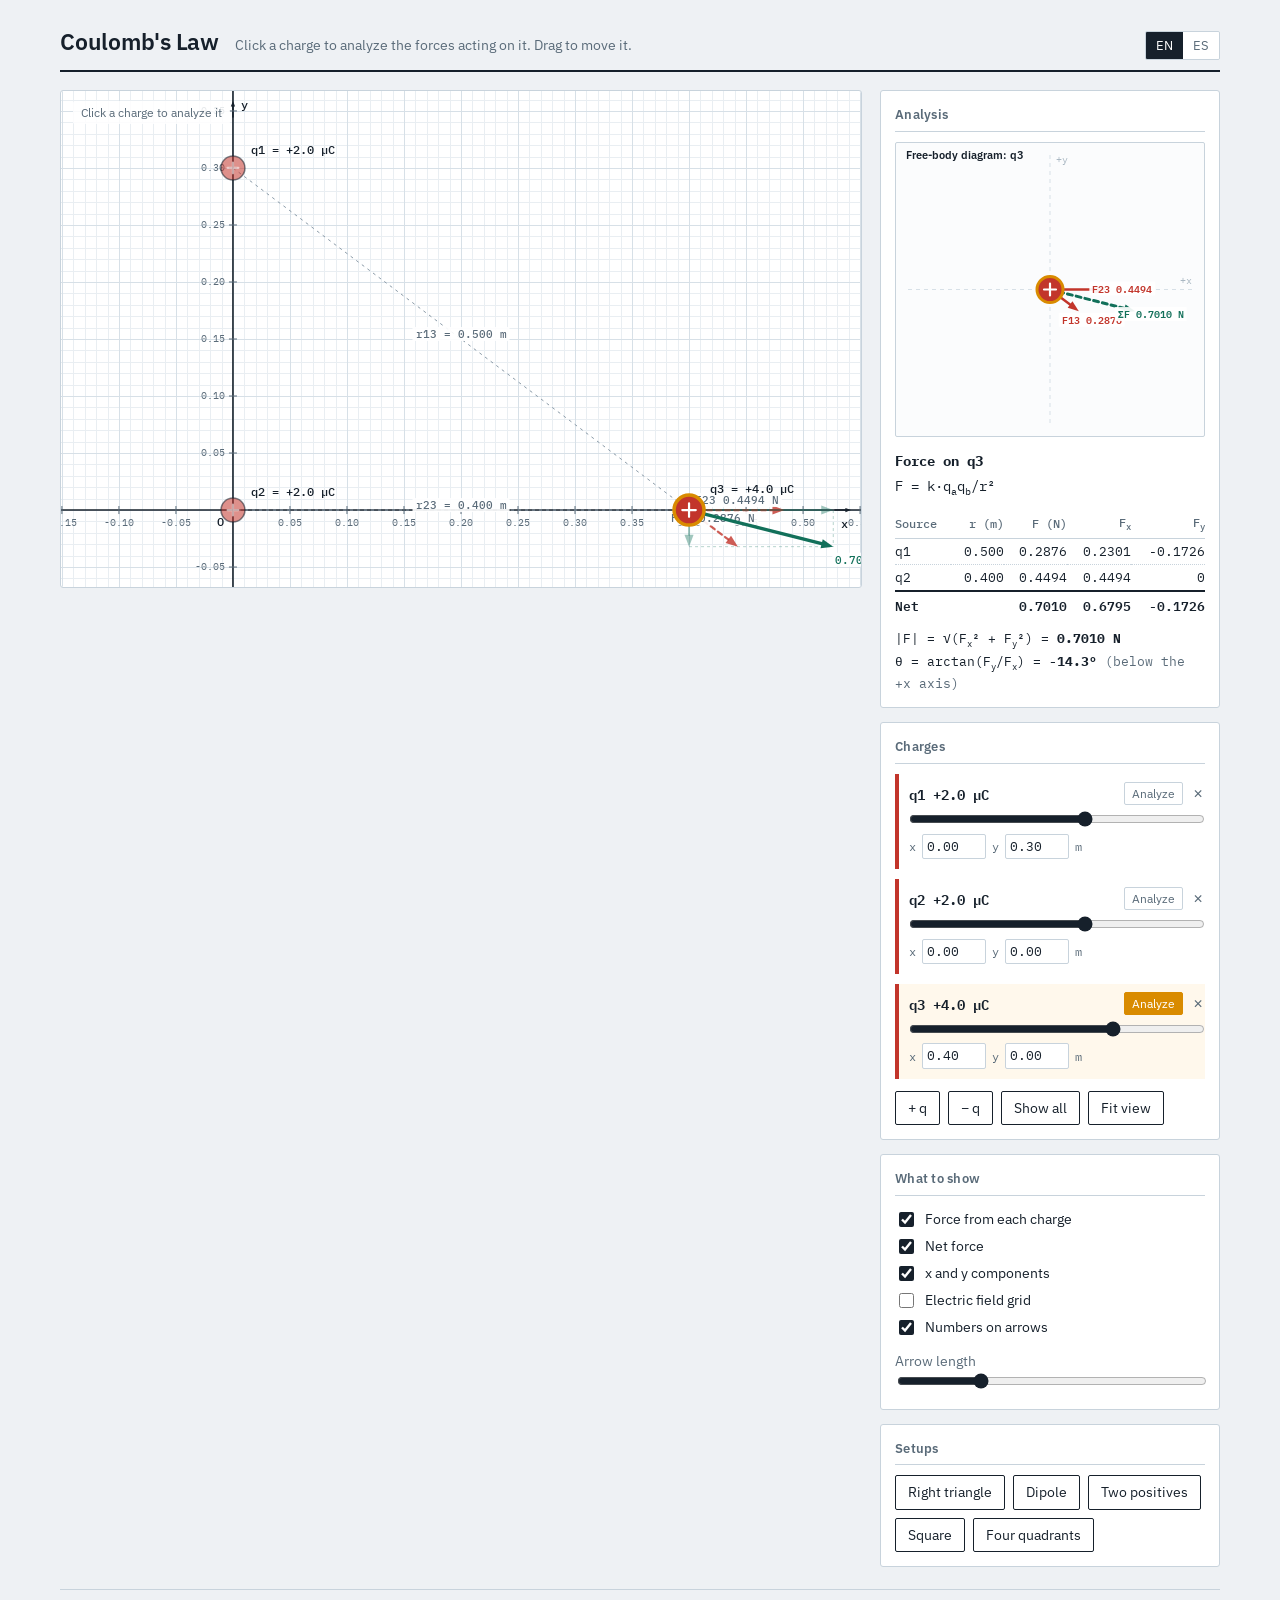
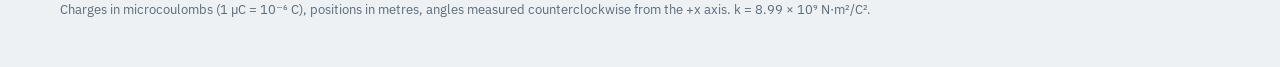
==== coulomb-law/index.html @ a8b83024 "Add files via upload First Version" ====
<!DOCTYPE html>
<html lang="en">
<head>
<meta charset="utf-8">
<meta name="viewport" content="width=device-width, initial-scale=1">
<title>Coulomb's Law — Force Vector Explorer</title>
<link rel="preconnect" href="https://fonts.googleapis.com">
<link rel="preconnect" href="https://fonts.gstatic.com" crossorigin>
<link href="https://fonts.googleapis.com/css2?family=IBM+Plex+Mono:wght@400;500;600&family=IBM+Plex+Sans:wght@400;500;600&display=swap" rel="stylesheet">
<style>
  :root{
    --paper:#EEF1F4; --panel:#FFFFFF; --ink:#16202B; --ink-soft:#5A6B79;
    --rule:#C8D3DC; --pos:#C2352B; --neg:#1E5FA8; --net:#12705A; --focus:#D98B00;
  }
  *{box-sizing:border-box}
  html,body{margin:0;padding:0}
  body{background:var(--paper);color:var(--ink);
    font-family:"IBM Plex Sans",-apple-system,BlinkMacSystemFont,"Segoe UI",sans-serif;
    font-size:15px;line-height:1.5}
  .frame{max-width:1200px;margin:0 auto;padding:24px 20px 48px}
  header{display:flex;align-items:baseline;gap:16px;flex-wrap:wrap;
    border-bottom:2px solid var(--ink);padding-bottom:10px;margin-bottom:18px}
  h1{font-size:1.45rem;font-weight:600;margin:0;letter-spacing:-0.01em}
  header p{margin:0;color:var(--ink-soft);font-size:0.9rem;flex:1 1 220px}
  .lang{display:flex;border:1px solid var(--rule);border-radius:2px;overflow:hidden}
  .lang button{font:inherit;font-size:0.8rem;padding:4px 10px;border:0;background:var(--panel);
    color:var(--ink-soft);cursor:pointer}
  .lang button[aria-pressed="true"]{background:var(--ink);color:#fff}

  .layout{display:grid;grid-template-columns:minmax(0,1fr) 340px;gap:18px;align-items:start}
  @media (max-width:900px){.layout{grid-template-columns:minmax(0,1fr)}}

  .stage{position:relative;background:var(--panel);border:1px solid var(--rule);border-radius:3px}
  canvas{display:block;width:100%;height:auto;touch-action:none;cursor:grab;border-radius:3px}
  canvas.dragging{cursor:grabbing}
  .hint{position:absolute;left:12px;top:10px;font-size:0.78rem;color:var(--ink-soft);
    background:rgba(255,255,255,.85);padding:2px 8px;border-radius:2px;pointer-events:none}

  .rail{display:flex;flex-direction:column;gap:14px}
  .card{background:var(--panel);border:1px solid var(--rule);border-radius:3px;padding:14px}
  .card h2{font-size:0.82rem;font-weight:600;margin:0 0 10px;color:var(--ink-soft);
    letter-spacing:0.02em;border-bottom:1px solid var(--rule);padding-bottom:6px}

  .charge{border-left:4px solid var(--pos);padding:8px 0 10px 10px;margin-bottom:10px}
  .charge.neg{border-left-color:var(--neg)}
  .charge.sel{background:#FFF8EC}
  .charge:last-child{margin-bottom:0}
  .charge-top{display:flex;align-items:center;gap:8px}
  .charge-name{font-family:"IBM Plex Mono",monospace;font-size:0.9rem;font-weight:600;flex:1}
  .charge input[type=range]{width:100%;margin:6px 0 4px;accent-color:var(--ink)}
  .coords{display:flex;gap:6px;align-items:center;font-family:"IBM Plex Mono",monospace;
    font-size:0.78rem;color:var(--ink-soft)}
  .coords input[type=number]{width:64px;font:inherit;font-size:0.8rem;padding:2px 4px;
    border:1px solid var(--rule);border-radius:2px;background:#fff;color:var(--ink)}
  .drop{border:0;background:none;color:var(--ink-soft);cursor:pointer;font:inherit;
    font-size:1.05rem;line-height:1;padding:0 2px}
  .drop:hover{color:var(--pos)}
  .pick{border:1px solid var(--rule);background:#fff;font:inherit;font-size:0.72rem;
    padding:2px 7px;border-radius:2px;cursor:pointer;color:var(--ink-soft)}
  .pick[aria-pressed="true"]{background:var(--focus);border-color:var(--focus);color:#fff}

  .row{display:flex;gap:8px;flex-wrap:wrap}
  button.act{font:inherit;font-size:0.85rem;padding:6px 12px;border:1px solid var(--ink);
    background:var(--panel);color:var(--ink);border-radius:2px;cursor:pointer}
  button.act:hover{background:var(--ink);color:#fff}
  button.act:disabled{opacity:.35;cursor:not-allowed}
  label.check{display:flex;align-items:center;gap:8px;font-size:0.87rem;padding:3px 0;cursor:pointer}
  label.check input{accent-color:var(--ink);width:15px;height:15px}
  .scale-row{margin-top:10px;font-size:0.85rem;color:var(--ink-soft)}
  .scale-row input{width:100%;accent-color:var(--ink)}

  .fbd-wrap{border:1px solid var(--rule);border-radius:2px;background:#FBFCFD;margin-bottom:12px}
  .fbd-wrap.hidden{display:none}
  canvas#fbd{display:block;width:100%;height:auto}
  .readout{font-family:"IBM Plex Mono",monospace;font-size:0.8rem}
  .readout .eq{font-size:0.88rem;margin-bottom:10px;line-height:1.8}
  .readout table{width:100%;border-collapse:collapse}
  .readout th{font-weight:500;color:var(--ink-soft);text-align:right;padding:3px 0;
    border-bottom:1px solid var(--rule);font-size:0.75rem}
  .readout th:first-child{text-align:left}
  .readout td{padding:3px 0;border-bottom:1px dotted var(--rule);text-align:right}
  .readout td:first-child{text-align:left}
  .readout tr.total td{border-top:2px solid var(--ink);border-bottom:0;font-weight:600;padding-top:5px}
  .readout .muted{color:var(--ink-soft)}
  sub{font-size:.72em}
  :focus-visible{outline:2px solid var(--focus);outline-offset:2px}
  .tablewrap{overflow-x:auto;-webkit-overflow-scrolling:touch}
  @media (max-width:600px){
    .frame{padding:14px 12px 36px}
    header{gap:10px;margin-bottom:12px}
    h1{font-size:1.2rem}
    header p{font-size:0.84rem;flex-basis:100%;order:3}
    .layout{gap:12px}
    .card{padding:12px}
    button.act{padding:9px 14px;font-size:0.88rem}
    .pick{padding:6px 10px;font-size:0.76rem}
    .drop{font-size:1.3rem;padding:0 6px}
    label.check{padding:7px 0;font-size:0.9rem}
    label.check input{width:18px;height:18px}
    .charge input[type=range]{height:26px}
    .coords input[type=number]{width:72px;padding:5px 6px;font-size:0.85rem}
    .readout{font-size:0.75rem}
    .readout .eq{font-size:0.84rem}
    .hint{font-size:0.72rem}
  }
  footer{margin-top:22px;font-size:0.8rem;color:var(--ink-soft);border-top:1px solid var(--rule);padding-top:10px}
</style>
</head>
<body>
<div class="frame">
  <header>
    <h1 id="t-title">Coulomb's Law</h1>
    <p id="t-sub">Click a charge to analyze the forces acting on it. Drag to move it.</p>
    <div class="lang">
      <button id="lang-en" aria-pressed="true">EN</button>
      <button id="lang-es" aria-pressed="false">ES</button>
    </div>
  </header>

  <div class="layout">
    <div class="stage">
      <canvas id="sim"></canvas>
      <div class="hint" id="t-hint">Click a charge to analyze it</div>
    </div>

    <div class="rail">
      <div class="card">
        <h2 id="t-analysis">Analysis</h2>
        <div class="fbd-wrap hidden" id="fbd-wrap"><canvas id="fbd"></canvas></div>
        <div class="readout" id="readout"></div>
      </div>

      <div class="card">
        <h2 id="t-charges">Charges</h2>
        <div id="charge-list"></div>
        <div class="row" style="margin-top:12px">
          <button class="act" id="add-pos">+ q</button>
          <button class="act" id="add-neg">− q</button>
          <button class="act" id="show-all" data-i18n="showall">Show all</button>
          <button class="act" id="fit" data-i18n="fit">Fit view</button>
        </div>
      </div>

      <div class="card">
        <h2 id="t-display">What to show</h2>
        <label class="check"><input type="checkbox" id="c-pair" checked><span data-i18n="c-pair">Force from each charge</span></label>
        <label class="check"><input type="checkbox" id="c-net" checked><span data-i18n="c-net">Net force</span></label>
        <label class="check"><input type="checkbox" id="c-comp" checked><span data-i18n="c-comp">x and y components</span></label>
        <label class="check"><input type="checkbox" id="c-field"><span data-i18n="c-field">Electric field grid</span></label>
        <label class="check"><input type="checkbox" id="c-label" checked><span data-i18n="c-label">Numbers on arrows</span></label>
        <div class="scale-row">
          <span data-i18n="scale">Arrow length</span>
          <input type="range" id="vscale" min="0.3" max="3" step="0.05" value="1">
        </div>
      </div>

      <div class="card">
        <h2 id="t-setups">Setups</h2>
        <div class="row">
          <button class="act" data-preset="textbook" data-i18n="p-book">Right triangle</button>
          <button class="act" data-preset="dipole" data-i18n="p-dipole">Dipole</button>
          <button class="act" data-preset="like" data-i18n="p-like">Two positives</button>
          <button class="act" data-preset="square" data-i18n="p-square">Square</button>
          <button class="act" data-preset="quadrants" data-i18n="p-quad">Four quadrants</button>
        </div>
      </div>
    </div>
  </div>

  <footer id="t-foot">Charges in microcoulombs (1 µC = 10⁻⁶ C), positions in metres, angles measured counterclockwise from the +x axis. k = 8.99 × 10⁹ N·m²/C².</footer>
</div>

<script>
(function(){
"use strict";

const K = 8.9875517923e9;
let ASPECT = 0.62;            // taller frame on narrow screens
const isSmall = () => (canvas.parentElement.clientWidth || 800) < 560;
let S = 1;                            // pixels per metre
const view = {cx:0.35, cy:0.15, span:1.0};   // centre and width of the visible region, in metres

const canvas = document.getElementById("sim");
const ctx = canvas.getContext("2d");
const fbd = document.getElementById("fbd");
const fctx = fbd.getContext("2d");
const fbdWrap = document.getElementById("fbd-wrap");

let charges = [];
let focusIdx = -1;           // -1 = show everything
let dragIndex = -1, dragDX = 0, dragDY = 0, dragMoved = false;

const opts = {pair:true, net:true, comp:true, field:false, label:true, vscale:1};

const PRESETS = {
  textbook:[{q: 2.0, x:0.00, y:0.30},{q: 2.0, x:0.00, y:0.00},{q: 4.0, x:0.40, y:0.00}],
  dipole:  [{q: 4.0, x:0.10, y:0.22},{q:-4.0, x:0.60, y:0.22}],
  like:    [{q: 3.0, x:0.10, y:0.22},{q: 3.0, x:0.60, y:0.22}],
  square:  [{q: 3.0, x:0.10, y:0.06},{q:-3.0, x:0.50, y:0.06},
            {q: 3.0, x:0.50, y:0.46},{q:-3.0, x:0.10, y:0.46}],
  quadrants:[{q: 3.0, x:-0.30, y: 0.20},{q:-4.0, x: 0.35, y: 0.25},
             {q: 2.0, x:-0.25, y:-0.22},{q:-2.0, x: 0.30, y:-0.18}]
};
function loadPreset(name){
  charges = PRESETS[name].map(c => ({q:c.q, x:c.x, y:c.y}));
  focusIdx = (name === "textbook") ? 2 : -1;
  fitView(); renderList(); draw();
}

/* ---------- language ---------- */
const STR = {
  en:{
    title:"Coulomb's Law",
    sub:"Click a charge to analyze the forces acting on it. Drag to move it.",
    hint:"Click a charge to analyze it",
    analysis:"Analysis", charges:"Charges", display:"What to show", setups:"Setups",
    showall:"Show all", analyze:"Analyze", fit:"Fit view", fbdTitle:"Free-body diagram:",
    "c-pair":"Force from each charge","c-net":"Net force","c-comp":"x and y components",
    "c-field":"Electric field grid","c-label":"Numbers on arrows","scale":"Arrow length",
    "p-book":"Right triangle","p-dipole":"Dipole","p-like":"Two positives","p-square":"Square","p-quad":"Four quadrants",
    foot:"Charges in microcoulombs (1 µC = 10⁻⁶ C), positions in metres, angles measured counterclockwise from the +x axis. k = 8.99 × 10⁹ N·m²/C².",
    empty:"Add at least two charges to see forces.",
    pickOne:"Click a charge on the diagram, or press Analyze next to it, to get the full breakdown.",
    forceOn:"Force on", source:"Source", netTotal:"Net", remove:"Remove",
    dir:"Direction", magn:"Magnitude", sep:"Separation",
    repel:"repel","attract":"attract", above:"above the +x axis", below:"below the +x axis"
  },
  es:{
    title:"Ley de Coulomb",
    sub:"Haz clic en una carga para analizar las fuerzas que actúan sobre ella. Arrástrala para moverla.",
    hint:"Haz clic en una carga para analizarla",
    analysis:"Análisis", charges:"Cargas", display:"Qué mostrar", setups:"Configuraciones",
    showall:"Ver todas", analyze:"Analizar", fit:"Reencuadrar", fbdTitle:"Diagrama de cuerpo libre:",
    "c-pair":"Fuerza de cada carga","c-net":"Fuerza neta","c-comp":"Componentes x e y",
    "c-field":"Malla de campo eléctrico","c-label":"Valores sobre las flechas","scale":"Largo de flecha",
    "p-book":"Triángulo rectángulo","p-dipole":"Dipolo","p-like":"Dos positivas","p-square":"Cuadrado","p-quad":"Cuatro cuadrantes",
    foot:"Cargas en microcoulombs (1 µC = 10⁻⁶ C), posiciones en metros, ángulos medidos desde el eje +x en sentido antihorario. k = 8.99 × 10⁹ N·m²/C².",
    empty:"Agrega al menos dos cargas para ver fuerzas.",
    pickOne:"Haz clic en una carga del diagrama, o usa Analizar, para ver el desglose completo.",
    forceOn:"Fuerza sobre", source:"Origen", netTotal:"Neta", remove:"Eliminar",
    dir:"Dirección", magn:"Magnitud", sep:"Separación",
    repel:"se repelen","attract":"se atraen", above:"sobre el eje +x", below:"bajo el eje +x"
  }
};
let lang = "en";
const T = k => STR[lang][k] || k;

function applyLang(){
  document.documentElement.lang = lang;
  document.getElementById("t-title").textContent = T("title");
  document.getElementById("t-sub").textContent = T("sub");
  document.getElementById("t-hint").textContent = T("hint");
  document.getElementById("t-analysis").textContent = T("analysis");
  document.getElementById("t-charges").textContent = T("charges");
  document.getElementById("t-display").textContent = T("display");
  document.getElementById("t-setups").textContent = T("setups");
  document.getElementById("t-foot").textContent = T("foot");
  document.querySelectorAll("[data-i18n]").forEach(el => el.textContent = T(el.dataset.i18n));
  document.getElementById("lang-en").setAttribute("aria-pressed", lang === "en");
  document.getElementById("lang-es").setAttribute("aria-pressed", lang === "es");
  renderList(); draw();
}

/* ---------- physics (all in metres, y pointing up) ---------- */
function pairForce(i, j){
  const a = charges[i], b = charges[j];
  const dx = a.x - b.x, dy = a.y - b.y;
  let r2 = dx*dx + dy*dy;
  const rmin = 0.012;
  const rTrue = Math.sqrt(r2);
  if (r2 < rmin*rmin) r2 = rmin*rmin;
  const r = Math.sqrt(r2);
  const mag = K * (a.q*1e-6) * (b.q*1e-6) / r2;   // signed: + is repulsion
  return {fx: mag*dx/r, fy: mag*dy/r, r: rTrue};
}
function netForce(i){
  let fx = 0, fy = 0;
  for (let j = 0; j < charges.length; j++){
    if (j === i) continue;
    const f = pairForce(i, j);
    fx += f.fx; fy += f.fy;
  }
  return {fx, fy};
}
function fieldAt(x, y){
  let ex = 0, ey = 0;
  for (const c of charges){
    const dx = x - c.x, dy = y - c.y;
    const r2 = dx*dx + dy*dy;
    if (r2 < 0.0016) return null;
    const r = Math.sqrt(r2);
    const e = K*(c.q*1e-6)/r2;
    ex += e*dx/r; ey += e*dy/r;
  }
  return {ex, ey};
}

/* ---------- formatting ---------- */
function fmtForce(n){
  const a = Math.abs(n);
  if (a === 0) return "0";
  if (a >= 1)    return n.toFixed(3);
  if (a >= 1e-3) return n.toFixed(4);
  return n.toExponential(2);
}
function unitFor(n){ return Math.abs(n) >= 1e-3 ? "N" : "N"; }
function angDeg(fx, fy){
  let a = Math.atan2(fy, fx)*180/Math.PI;
  if (a < 0) a += 360;
  return a;
}

/* ---------- canvas mapping ---------- */
function resize(){
  const w = canvas.parentElement.clientWidth;
  ASPECT = w < 560 ? 0.95 : (w < 780 ? 0.76 : 0.62);
  const h = Math.round(w*ASPECT);
  const dpr = Math.min(window.devicePixelRatio || 1, 2);
  canvas.width = Math.round(w*dpr);
  canvas.height = Math.round(h*dpr);
  canvas.style.height = h + "px";
  DPR = dpr;
  ctx.setTransform(dpr, 0, 0, dpr, 0, 0);
  S = w / view.span;
  resizeFBD();
  draw();
}
let DPR = 1;
const cw = () => canvas.width/DPR;
const chh = () => canvas.height/DPR;
const sx = x => cw()/2 + (x - view.cx)*S;
const sy = y => chh()/2 - (y - view.cy)*S;
const mx = p => view.cx + (p - cw()/2)/S;
const my = p => view.cy - (p - chh()/2)/S;

// Fit every charge and the origin inside the frame, with room to spare.
function fitView(){
  let xmin = 0, xmax = 0, ymin = 0, ymax = 0;      // the origin is always included
  for (const c of charges){
    xmin = Math.min(xmin, c.x); xmax = Math.max(xmax, c.x);
    ymin = Math.min(ymin, c.y); ymax = Math.max(ymax, c.y);
  }
  const w = xmax - xmin, h = ymax - ymin;
  const span = Math.max(0.30, w*1.45, (h*1.45)/ASPECT);
  view.span = span;
  view.cx = (xmin + xmax)/2;
  view.cy = (ymin + ymax)/2;
  S = cw()/view.span;
}
// Re-fit only when something has drifted out of frame, so the scale stays steady while dragging.
function fitIfNeeded(){
  const padX = view.span*0.06, padY = view.span*ASPECT*0.06;
  const left = view.cx - view.span/2 + padX, right = view.cx + view.span/2 - padX;
  const bottom = view.cy - view.span*ASPECT/2 + padY, top = view.cy + view.span*ASPECT/2 - padY;
  let out = (0 < left || 0 > right || 0 < bottom || 0 > top);
  for (const c of charges){
    if (c.x < left || c.x > right || c.y < bottom || c.y > top){ out = true; break; }
  }
  if (out) fitView();
}
const radiusPx = c => 9 + Math.min(13, Math.abs(c.q)*1.5);

/* ---------- drawing ---------- */
function arrow(x1, y1, x2, y2, color, width, dashed){
  const dx = x2-x1, dy = y2-y1, len = Math.hypot(dx, dy);
  if (len < 3) return;
  const head = Math.min(12, len*0.35);
  const ux = dx/len, uy = dy/len;
  const bx = x2-ux*head, by = y2-uy*head;
  ctx.save();
  ctx.strokeStyle = color; ctx.fillStyle = color;
  ctx.lineWidth = width; ctx.lineCap = "round";
  if (dashed) ctx.setLineDash([5,4]);
  ctx.beginPath(); ctx.moveTo(x1,y1); ctx.lineTo(bx,by); ctx.stroke();
  ctx.setLineDash([]);
  ctx.beginPath(); ctx.moveTo(x2,y2);
  ctx.lineTo(bx - uy*head*0.38, by + ux*head*0.38);
  ctx.lineTo(bx + uy*head*0.38, by - ux*head*0.38);
  ctx.closePath(); ctx.fill();
  ctx.restore();
}

const NICE = [0.005,0.01,0.02,0.05,0.1,0.2,0.5,1,2,5];
function gridStep(){
  for (const s of NICE) if (s*S >= 52) return s;
  return NICE[NICE.length-1];
}
function drawGrid(){
  const step = gridStep();
  const xmin = mx(0), xmax = mx(cw()), ymin = my(chh()), ymax = my(0);
  const dec = step < 0.01 ? 3 : (step < 0.1 ? 2 : (step < 1 ? 2 : 1));
  ctx.save();

  // minor grid
  const minor = step/5;
  ctx.strokeStyle = "#E9EEF2"; ctx.lineWidth = 1;
  for (let m = Math.ceil(xmin/minor)*minor; m <= xmax; m += minor){
    const p = Math.round(sx(m))+.5;
    ctx.beginPath(); ctx.moveTo(p, 0); ctx.lineTo(p, chh()); ctx.stroke();
  }
  for (let m = Math.ceil(ymin/minor)*minor; m <= ymax; m += minor){
    const p = Math.round(sy(m))+.5;
    ctx.beginPath(); ctx.moveTo(0, p); ctx.lineTo(cw(), p); ctx.stroke();
  }
  // major grid
  ctx.strokeStyle = "#D7E0E7";
  for (let m = Math.ceil(xmin/step)*step; m <= xmax; m += step){
    const p = Math.round(sx(m))+.5;
    ctx.beginPath(); ctx.moveTo(p, 0); ctx.lineTo(p, chh()); ctx.stroke();
  }
  for (let m = Math.ceil(ymin/step)*step; m <= ymax; m += step){
    const p = Math.round(sy(m))+.5;
    ctx.beginPath(); ctx.moveTo(0, p); ctx.lineTo(cw(), p); ctx.stroke();
  }

  // axes through the origin, drawn in both directions
  const x0 = sx(0), y0 = sy(0);
  ctx.strokeStyle = "#16202B"; ctx.fillStyle = "#16202B"; ctx.lineWidth = 1.6;
  ctx.beginPath(); ctx.moveTo(0, y0); ctx.lineTo(cw(), y0); ctx.stroke();
  ctx.beginPath(); ctx.moveTo(x0, 0); ctx.lineTo(x0, chh()); ctx.stroke();
  arrow(cw()-26, y0, cw()-10, y0, "#16202B", 1.6, false);
  arrow(x0, 26, x0, 10, "#16202B", 1.6, false);
  ctx.font = '500 ' + (isSmall()?11:12) + 'px "IBM Plex Mono", monospace';
  ctx.textAlign = "left";
  ctx.fillText("x", cw()-20, y0+18);
  ctx.fillText("y", x0+8, 18);
  ctx.fillText("O", x0-16, y0+16);

  // tick labels on both sides of the origin
  ctx.font = (isSmall()?9:10) + 'px "IBM Plex Mono", monospace';
  ctx.fillStyle = "#5A6B79"; ctx.strokeStyle = "#5A6B79"; ctx.lineWidth = 1;
  ctx.textAlign = "center";
  for (let m = Math.ceil(xmin/step)*step; m <= xmax; m += step){
    if (Math.abs(m) < step/100) continue;
    const p = sx(m);
    ctx.beginPath(); ctx.moveTo(p, y0-4); ctx.lineTo(p, y0+4); ctx.stroke();
    ctx.fillText(m.toFixed(dec), p, y0+16);
  }
  ctx.textAlign = "right";
  for (let m = Math.ceil(ymin/step)*step; m <= ymax; m += step){
    if (Math.abs(m) < step/100) continue;
    const p = sy(m);
    ctx.beginPath(); ctx.moveTo(x0-4, p); ctx.lineTo(x0+4, p); ctx.stroke();
    ctx.fillText(m.toFixed(dec), x0-8, p+3);
  }
  ctx.restore();
}

function drawField(){
  const step = Math.max(26, Math.min(46, cw()/22));
  for (let X = step*0.8; X < cw(); X += step){
    for (let Y = step*0.8; Y < chh(); Y += step){
      const E = fieldAt(mx(X), my(Y));
      if (!E) continue;
      const mag = Math.hypot(E.ex, E.ey);
      if (mag < 1) continue;
      const alpha = Math.min(0.5, 0.08 + Math.log10(1+mag)/16);
      const L = step*0.40;
      const ux = E.ex/mag, uy = -E.ey/mag;      // screen y is flipped
      arrow(X-ux*L, Y-uy*L, X+ux*L, Y+uy*L,
            "rgba(138,154,167," + alpha.toFixed(2) + ")", 1.4, false);
    }
  }
}

function drawCharge(c, idx){
  const x = sx(c.x), y = sy(c.y), r = radiusPx(c);
  const dim = (focusIdx >= 0 && idx !== focusIdx);
  ctx.save();
  ctx.globalAlpha = dim ? 0.55 : 1;
  ctx.beginPath(); ctx.arc(x, y, r, 0, Math.PI*2);
  ctx.fillStyle = c.q >= 0 ? "#C2352B" : "#1E5FA8";
  ctx.fill();
  ctx.lineWidth = (idx === focusIdx) ? 3.5 : 1.5;
  ctx.strokeStyle = (idx === focusIdx) ? "#D98B00" : "#16202B";
  ctx.stroke();
  ctx.strokeStyle = "#fff"; ctx.lineWidth = 2.2; ctx.lineCap = "round";
  ctx.beginPath();
  ctx.moveTo(x-r*0.45, y); ctx.lineTo(x+r*0.45, y);
  if (c.q >= 0){ ctx.moveTo(x, y-r*0.45); ctx.lineTo(x, y+r*0.45); }
  ctx.stroke();
  ctx.globalAlpha = 1;
  ctx.fillStyle = "#16202B";
  ctx.font = '500 ' + (isSmall()?11:12) + 'px "IBM Plex Mono", monospace';
  ctx.textAlign = "left";
  ctx.fillText("q" + (idx+1) + " = " + (c.q > 0 ? "+" : "") + c.q.toFixed(1) + " µC", x + r + 6, y - r - 2);
  ctx.restore();
}

function labelAt(x, y, text, color){
  ctx.save();
  ctx.font = '500 ' + (isSmall()?10:11) + 'px "IBM Plex Mono", monospace';
  const w = ctx.measureText(text).width;
  ctx.fillStyle = "rgba(255,255,255,.9)";
  ctx.fillRect(x-w/2-3, y-8, w+6, 14);
  ctx.fillStyle = color; ctx.textAlign = "center";
  ctx.fillText(text, x, y+3);
  ctx.restore();
}

// distance marker between the focus charge and its sources
function drawSeparation(i, j){
  const a = charges[i], b = charges[j];
  ctx.save();
  ctx.strokeStyle = "#8A9AA7"; ctx.lineWidth = 1; ctx.setLineDash([3,4]);
  ctx.beginPath(); ctx.moveTo(sx(a.x), sy(a.y)); ctx.lineTo(sx(b.x), sy(b.y)); ctx.stroke();
  ctx.setLineDash([]);
  const d = Math.hypot(a.x-b.x, a.y-b.y);
  labelAt((sx(a.x)+sx(b.x))/2, (sy(a.y)+sy(b.y))/2 - 4,
          "r" + (j+1) + (i+1) + " = " + d.toFixed(3) + " m", "#5A6B79");
  ctx.restore();
}

function draw(){
  ctx.clearRect(0, 0, cw(), chh());
  drawGrid();
  if (opts.field && charges.length) drawField();

  const targets = focusIdx >= 0 ? [focusIdx] : charges.map((_, i) => i);
  const nets = charges.map((_, i) => netForce(i));

  let maxMag = 0;
  for (const i of targets){
    maxMag = Math.max(maxMag, Math.hypot(nets[i].fx, nets[i].fy));
    for (let j = 0; j < charges.length; j++){
      if (j === i) continue;
      const f = pairForce(i, j);
      maxMag = Math.max(maxMag, Math.hypot(f.fx, f.fy));
    }
  }
  const targetPx = Math.min(cw(), chh())*0.30*opts.vscale;
  const pxPerN = maxMag > 0 ? targetPx/maxMag : 0;

  if (focusIdx >= 0){
    for (let j = 0; j < charges.length; j++) if (j !== focusIdx) drawSeparation(focusIdx, j);
  }

  for (const i of targets){
    const c = charges[i], x = sx(c.x), y = sy(c.y);

    if (opts.pair){
      for (let j = 0; j < charges.length; j++){
        if (i === j) continue;
        const f = pairForce(i, j);
        const ex = x + f.fx*pxPerN, ey = y - f.fy*pxPerN;
        const col = charges[j].q >= 0 ? "rgba(194,53,43,.8)" : "rgba(30,95,168,.8)";
        arrow(x, y, ex, ey, col, 2.2, true);
        if (opts.label && targets.length <= 3 && (!isSmall() || focusIdx >= 0)){
          labelAt((x+ex)/2, (y+ey)/2 - 9,
                  "F" + (j+1) + (i+1) + " " + fmtForce(Math.hypot(f.fx, f.fy)) + " N", "#5A6B79");
        }
      }
    }

    if (opts.net){
      const n = nets[i];
      const ex = x + n.fx*pxPerN, ey = y - n.fy*pxPerN;
      if (opts.comp){
        arrow(x, y, ex, y, "rgba(18,112,90,.40)", 2, false);
        arrow(x, y, x, ey, "rgba(18,112,90,.40)", 2, false);
        ctx.save();
        ctx.strokeStyle = "rgba(18,112,90,.30)"; ctx.setLineDash([3,3]); ctx.lineWidth = 1;
        ctx.beginPath();
        ctx.moveTo(ex, y); ctx.lineTo(ex, ey); ctx.moveTo(x, ey); ctx.lineTo(ex, ey);
        ctx.stroke(); ctx.restore();
      }
      arrow(x, y, ex, ey, "#12705A", 3.4, false);
      const m = Math.hypot(n.fx, n.fy);
      if (opts.label && m > 0){
        labelAt(ex + (n.fx >= 0 ? 30 : -30), ey + (n.fy >= 0 ? -12 : 14),
                fmtForce(m) + " N", "#12705A");
      }
    }
  }

  charges.forEach(drawCharge);
  drawFBD(nets);
  updateReadout(nets);
}

/* ---------- free-body diagram ---------- */
function resizeFBD(){
  const w = fbdWrap.clientWidth || 300;
  const h = Math.round(w*(w < 320 ? 0.95 : 0.78));
  const dpr = Math.min(window.devicePixelRatio || 1, 2);
  fbd.width = Math.round(w*dpr);
  fbd.height = Math.round(h*dpr);
  fbd.style.height = h + "px";
  fctx.setTransform(dpr, 0, 0, dpr, 0, 0);
}
function farrow(x1, y1, x2, y2, color, width, dashed){
  const dx = x2-x1, dy = y2-y1, len = Math.hypot(dx, dy);
  if (len < 3) return;
  const head = Math.min(11, len*0.32);
  const ux = dx/len, uy = dy/len;
  const bx = x2-ux*head, by = y2-uy*head;
  fctx.save();
  fctx.strokeStyle = color; fctx.fillStyle = color;
  fctx.lineWidth = width; fctx.lineCap = "round";
  if (dashed) fctx.setLineDash([5,4]);
  fctx.beginPath(); fctx.moveTo(x1,y1); fctx.lineTo(bx,by); fctx.stroke();
  fctx.setLineDash([]);
  fctx.beginPath(); fctx.moveTo(x2,y2);
  fctx.lineTo(bx - uy*head*0.36, by + ux*head*0.36);
  fctx.lineTo(bx + uy*head*0.36, by - ux*head*0.36);
  fctx.closePath(); fctx.fill();
  fctx.restore();
}
function drawFBD(nets){
  if (focusIdx < 0 || charges.length < 2){ fbdWrap.classList.add("hidden"); return; }
  fbdWrap.classList.remove("hidden");
  const dpr = Math.min(window.devicePixelRatio || 1, 2);
  const W = fbd.width/dpr, H = fbd.height/dpr;
  if (!W || !H) return;
  fctx.clearRect(0, 0, W, H);

  const i = focusIdx, c = charges[i];
  const ox = W/2, oy = H/2;
  const Lmax = Math.min(W, H)*0.30;

  const parts = [];
  for (let j = 0; j < charges.length; j++){
    if (j === i) continue;
    const f = pairForce(i, j);
    parts.push({j, fx: f.fx, fy: f.fy, mag: Math.hypot(f.fx, f.fy)});
  }
  const n = nets[i], nmag = Math.hypot(n.fx, n.fy);
  const maxMag = Math.max(nmag, ...parts.map(p => p.mag), 1e-30);
  const L = m => (m/maxMag)*Lmax;

  // reference axes through the particle
  fctx.save();
  fctx.strokeStyle = "#D7E0E7"; fctx.lineWidth = 1; fctx.setLineDash([4,4]);
  fctx.beginPath(); fctx.moveTo(12, oy); fctx.lineTo(W-12, oy);
  fctx.moveTo(ox, 12); fctx.lineTo(ox, H-12); fctx.stroke();
  fctx.setLineDash([]);
  fctx.fillStyle = "#A9B7C2"; fctx.font = '10px "IBM Plex Mono", monospace';
  fctx.textAlign = "left";
  fctx.fillText("+x", W-24, oy-6);
  fctx.fillText("+y", ox+6, 20);
  fctx.restore();

  function tipLabel(x, y, ux, uy, text, color){
    fctx.save();
    fctx.font = '600 10px "IBM Plex Mono", monospace';
    const w = fctx.measureText(text).width;
    const lx = x + ux*16, ly = y + uy*16 + 3;
    const px = Math.max(w/2+4, Math.min(W-w/2-4, lx));
    fctx.fillStyle = "rgba(255,255,255,.92)";
    fctx.fillRect(px-w/2-3, ly-11, w+6, 14);
    fctx.fillStyle = color; fctx.textAlign = "center";
    fctx.fillText(text, px, ly);
    fctx.restore();
  }

  // one arrow per interacting charge — the forces actually acting on the particle
  for (const p of parts){
    const len = L(p.mag);
    if (len < 2) continue;
    const ux = p.fx/p.mag, uy = -p.fy/p.mag;
    const ex = ox + ux*len, ey = oy + uy*len;
    const col = charges[p.j].q >= 0 ? "#C2352B" : "#1E5FA8";
    farrow(ox, oy, ex, ey, col, 2.4, false);
    tipLabel(ex, ey, ux, uy, "F" + (p.j+1) + "" + (i+1) + " " + fmtForce(p.mag), col);
  }

  // resultant, drawn dashed so it reads as a sum rather than a fourth applied force
  if (nmag > 0){
    const len = L(nmag);
    const ux = n.fx/nmag, uy = -n.fy/nmag;
    const ex = ox + ux*len, ey = oy + uy*len;
    farrow(ox, oy, ex, ey, "#12705A", 3.0, true);
    tipLabel(ex, ey, ux, uy, "\u03A3F " + fmtForce(nmag) + " N", "#12705A");
  }

  // the particle itself
  fctx.save();
  fctx.beginPath(); fctx.arc(ox, oy, 13, 0, Math.PI*2);
  fctx.fillStyle = c.q >= 0 ? "#C2352B" : "#1E5FA8";
  fctx.fill();
  fctx.strokeStyle = "#D98B00"; fctx.lineWidth = 3; fctx.stroke();
  fctx.strokeStyle = "#fff"; fctx.lineWidth = 2.2; fctx.lineCap = "round";
  fctx.beginPath();
  fctx.moveTo(ox-6, oy); fctx.lineTo(ox+6, oy);
  if (c.q >= 0){ fctx.moveTo(ox, oy-6); fctx.lineTo(ox, oy+6); }
  fctx.stroke();
  fctx.restore();

  // caption
  fctx.save();
  fctx.font = '600 11px "IBM Plex Sans", sans-serif';
  fctx.fillStyle = "#16202B"; fctx.textAlign = "left";
  fctx.fillText(T("fbdTitle") + " q" + (i+1), 10, 16);
  fctx.restore();
}

/* ---------- analysis panel ---------- */
function updateReadout(nets){
  const box = document.getElementById("readout");
  if (charges.length < 2){ box.innerHTML = '<span class="muted">' + T("empty") + '</span>'; return; }
  if (focusIdx < 0){ box.innerHTML = '<span class="muted">' + T("pickOne") + '</span>'; return; }

  const i = focusIdx;
  let html = '<div class="eq"><strong>' + T("forceOn") + ' q' + (i+1) + '</strong><br>' +
             'F = k·q<sub>a</sub>q<sub>b</sub>/r²</div>';
  html += '<div class="tablewrap"><table><tr><th>' + T("source") + '</th><th>r (m)</th><th>F (N)</th>' +
          '<th>F<sub>x</sub></th><th>F<sub>y</sub></th></tr>';
  for (let j = 0; j < charges.length; j++){
    if (j === i) continue;
    const f = pairForce(i, j);
    html += '<tr><td>q' + (j+1) + '</td><td>' + f.r.toFixed(3) + '</td><td>' +
            fmtForce(Math.hypot(f.fx, f.fy)) + '</td><td>' + fmtForce(f.fx) + '</td><td>' +
            fmtForce(f.fy) + '</td></tr>';
  }
  const n = nets[i];
  const mag = Math.hypot(n.fx, n.fy);
  html += '<tr class="total"><td>' + T("netTotal") + '</td><td></td><td>' + fmtForce(mag) +
          '</td><td>' + fmtForce(n.fx) + '</td><td>' + fmtForce(n.fy) + '</td></tr></table></div>';

  if (mag > 0){
    const a = angDeg(n.fx, n.fy);
    const signed = a > 180 ? a - 360 : a;
    html += '<div style="margin-top:10px">' +
            '|F| = √(F<sub>x</sub>² + F<sub>y</sub>²) = <strong>' + fmtForce(mag) + ' N</strong><br>' +
            'θ = arctan(F<sub>y</sub>/F<sub>x</sub>) = <strong>' + signed.toFixed(1) + '°</strong> ' +
            '<span class="muted">(' + (signed >= 0 ? T("above") : T("below")) + ')</span></div>';
  }
  box.innerHTML = html;
}

/* ---------- charge list ---------- */
function renderList(){
  const list = document.getElementById("charge-list");
  list.innerHTML = "";
  charges.forEach((c, i) => {
    const div = document.createElement("div");
    div.className = "charge" + (c.q < 0 ? " neg" : "") + (i === focusIdx ? " sel" : "");

    const top = document.createElement("div");
    top.className = "charge-top";
    const name = document.createElement("span");
    name.className = "charge-name";
    name.textContent = "q" + (i+1) + "  " + (c.q > 0 ? "+" : "") + c.q.toFixed(1) + " µC";
    const pick = document.createElement("button");
    pick.className = "pick"; pick.textContent = T("analyze");
    pick.setAttribute("aria-pressed", i === focusIdx);
    pick.onclick = () => { focusIdx = (focusIdx === i) ? -1 : i; renderList(); draw(); };
    const del = document.createElement("button");
    del.className = "drop"; del.textContent = "×";
    del.setAttribute("aria-label", T("remove") + " q" + (i+1));
    del.onclick = () => {
      charges.splice(i,1);
      if (focusIdx === i) focusIdx = -1; else if (focusIdx > i) focusIdx--;
      renderList(); draw();
    };
    top.append(name, pick, del);

    const slider = document.createElement("input");
    slider.type = "range"; slider.min = "-10"; slider.max = "10"; slider.step = "0.5";
    slider.value = c.q;
    slider.setAttribute("aria-label", "q" + (i+1) + " µC");
    slider.oninput = e => {
      let v = parseFloat(e.target.value);
      if (v === 0) v = 0.5;
      c.q = v;
      div.className = "charge" + (c.q < 0 ? " neg" : "") + (i === focusIdx ? " sel" : "");
      name.textContent = "q" + (i+1) + "  " + (c.q > 0 ? "+" : "") + c.q.toFixed(1) + " µC";
      draw();
    };

    const coords = document.createElement("div");
    coords.className = "coords";
    const xin = document.createElement("input");
    xin.type = "number"; xin.step = "0.01"; xin.inputMode = "decimal"; xin.value = c.x.toFixed(2);
    xin.setAttribute("aria-label", "x q" + (i+1));
    const yin = document.createElement("input");
    yin.type = "number"; yin.step = "0.01"; yin.inputMode = "decimal"; yin.value = c.y.toFixed(2);
    yin.setAttribute("aria-label", "y q" + (i+1));
    xin.oninput = () => { const v = parseFloat(xin.value); if (!isNaN(v)){ c.x = v; fitIfNeeded(); draw(); } };
    yin.oninput = () => { const v = parseFloat(yin.value); if (!isNaN(v)){ c.y = v; fitIfNeeded(); draw(); } };
    coords.append("x", xin, "y", yin, "m");
    c._xin = xin; c._yin = yin;

    div.append(top, slider, coords);
    list.appendChild(div);
  });
  const full = charges.length >= 6;
  document.getElementById("add-pos").disabled = full;
  document.getElementById("add-neg").disabled = full;
}
function syncCoordInputs(){
  charges.forEach(c => {
    if (c._xin && document.activeElement !== c._xin) c._xin.value = c.x.toFixed(2);
    if (c._yin && document.activeElement !== c._yin) c._yin.value = c.y.toFixed(2);
  });
}
function addCharge(sign){
  if (charges.length >= 6) return;
  const w = view.span*0.34, h = view.span*ASPECT*0.34;
  charges.push({q: sign*3,
                x: view.cx + (Math.random()*2-1)*w,
                y: view.cy + (Math.random()*2-1)*h});
  fitIfNeeded(); renderList(); draw();
}

/* ---------- pointer ---------- */
function pointerPos(e){
  const rect = canvas.getBoundingClientRect();
  return {x: mx(e.clientX - rect.left), y: my(e.clientY - rect.top)};
}
canvas.addEventListener("pointerdown", e => {
  const p = pointerPos(e);
  const slop = (e.pointerType === "touch") ? 18 : 8;
  for (let i = charges.length-1; i >= 0; i--){
    const c = charges[i];
    const hit = (radiusPx(c)+slop)/S;
    if (Math.hypot(p.x-c.x, p.y-c.y) < hit){
      dragIndex = i; dragDX = c.x-p.x; dragDY = c.y-p.y; dragMoved = false;
      canvas.setPointerCapture(e.pointerId);
      canvas.classList.add("dragging");
      return;
    }
  }
});
canvas.addEventListener("pointermove", e => {
  if (dragIndex < 0) return;
  const p = pointerPos(e);
  const c = charges[dragIndex];
  const nx = p.x + dragDX, ny = p.y + dragDY;
  if (Math.hypot(nx-c.x, ny-c.y) > 0.002) dragMoved = true;
  c.x = nx; c.y = ny;
  fitIfNeeded();
  syncCoordInputs();
  draw();
});
function endDrag(){
  if (dragIndex < 0) return;
  if (!dragMoved){                       // a click, not a drag: select for analysis
    focusIdx = (focusIdx === dragIndex) ? -1 : dragIndex;
    renderList();
  }
  dragIndex = -1;
  canvas.classList.remove("dragging");
  syncCoordInputs();
  draw();
}
canvas.addEventListener("pointerup", endDrag);
canvas.addEventListener("pointercancel", endDrag);

/* ---------- wiring ---------- */
["pair","net","comp","field","label"].forEach(key => {
  const el = document.getElementById("c-"+key);
  el.onchange = () => { opts[key] = el.checked; draw(); };
});
document.getElementById("vscale").oninput = e => { opts.vscale = parseFloat(e.target.value); draw(); };
document.getElementById("add-pos").onclick = () => addCharge(1);
document.getElementById("add-neg").onclick = () => addCharge(-1);
document.getElementById("show-all").onclick = () => { focusIdx = -1; renderList(); draw(); };
document.getElementById("fit").onclick = () => { fitView(); draw(); };
document.querySelectorAll("[data-preset]").forEach(b => b.onclick = () => loadPreset(b.dataset.preset));
document.getElementById("lang-en").onclick = () => { lang = "en"; applyLang(); };
document.getElementById("lang-es").onclick = () => { lang = "es"; applyLang(); };
window.addEventListener("resize", () => { resize(); fitIfNeeded(); draw(); });
window.addEventListener("orientationchange", () => setTimeout(() => { resize(); fitView(); draw(); }, 250));

loadPreset("textbook");
applyLang();
resize();
})();
</script>
</body>
</html>
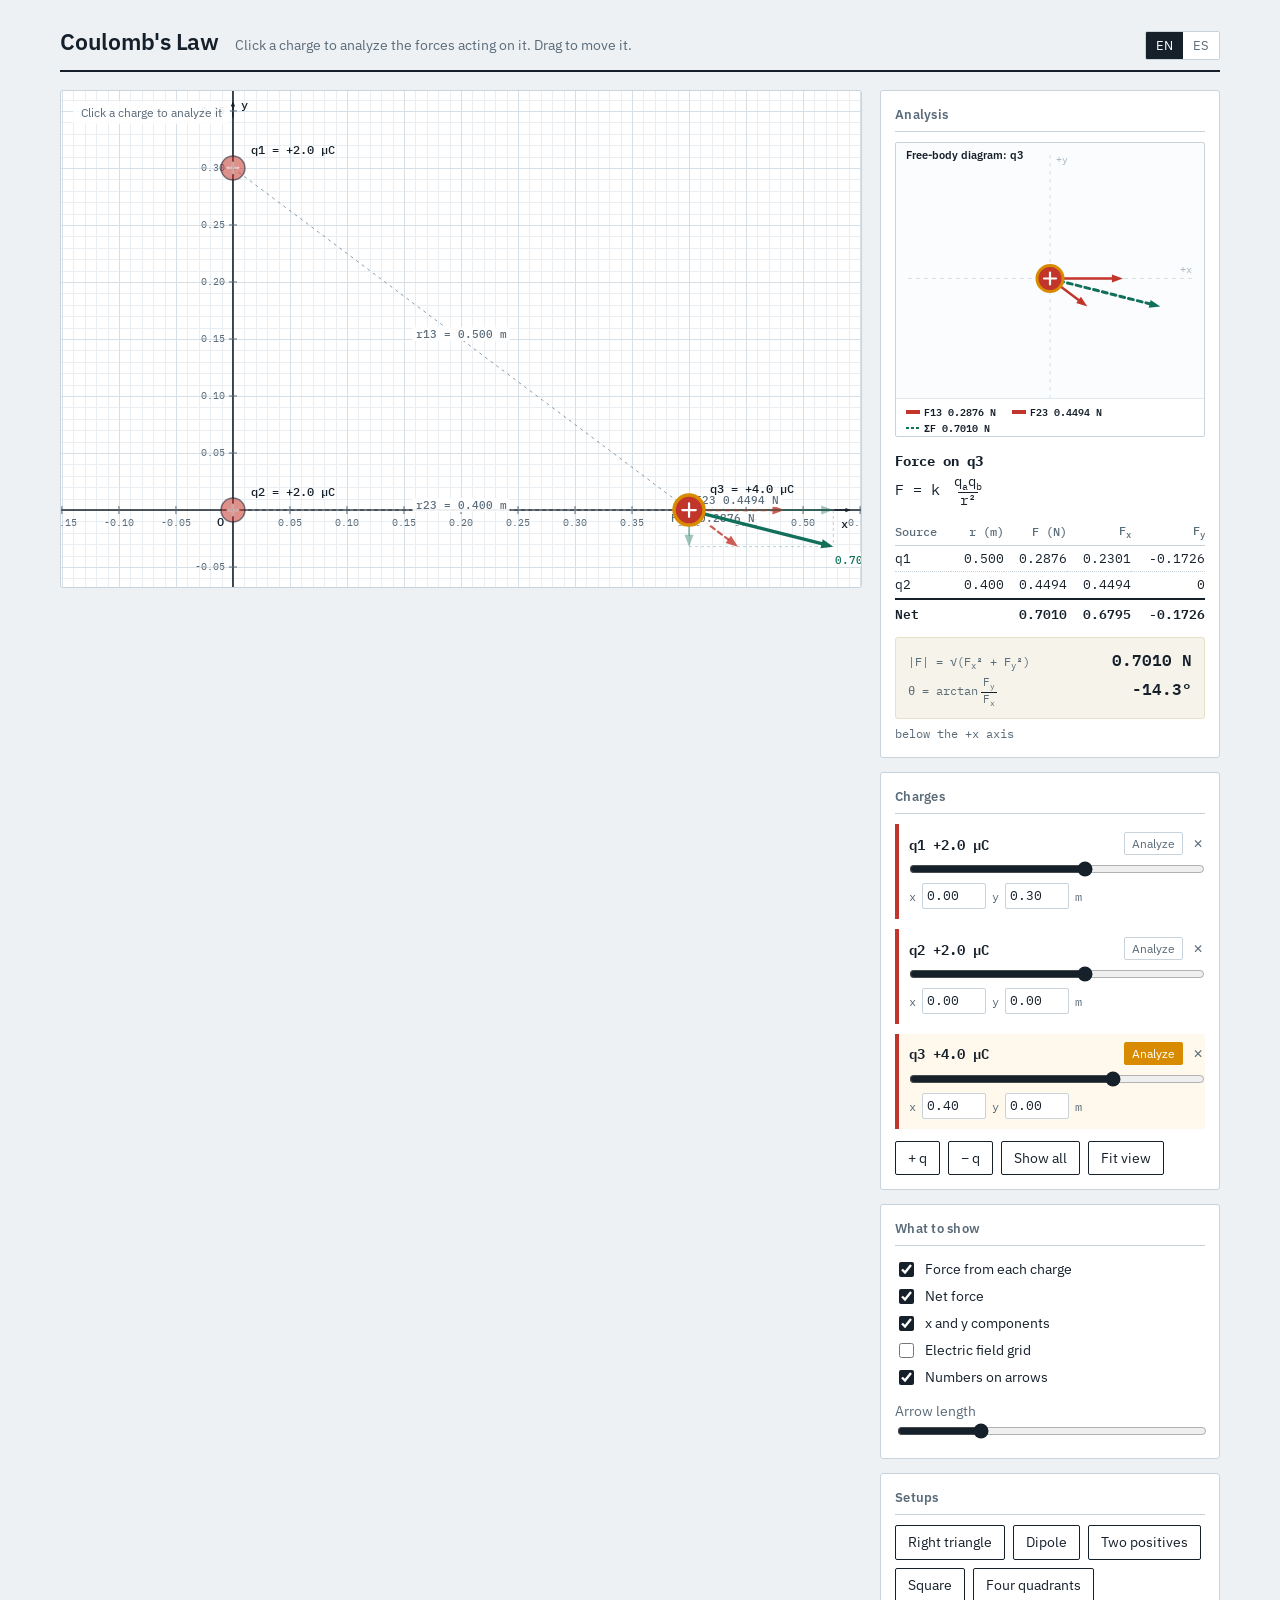
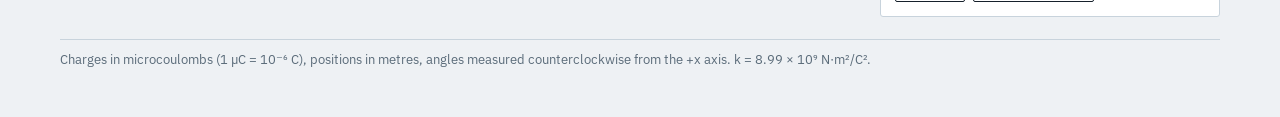
==== commit 086ae74c: "Add files via upload the equations were improved" ====
--- a/coulomb-law/index.html
+++ b/coulomb-law/index.html
@@ -82,6 +82,18 @@
   .readout td:first-child{text-align:left}
   .readout tr.total td{border-top:2px solid var(--ink);border-bottom:0;font-weight:600;padding-top:5px}
   .readout .muted{color:var(--ink-soft)}
+
+  .frac{display:inline-flex;flex-direction:column;align-items:center;vertical-align:middle;
+    margin:0 3px;line-height:1.15;font-size:0.92em}
+  .frac .num{padding:0 2px}
+  .frac .den{padding:0 2px;border-top:1.4px solid var(--ink)}
+  .result-box{background:#F6F3EA;border:1px solid #E7DFC8;border-radius:3px;
+    padding:10px 12px;margin-top:10px}
+  .result-box .rline{display:flex;justify-content:space-between;align-items:baseline;gap:10px}
+  .result-box .rline + .rline{margin-top:4px}
+  .result-box .rlabel{color:var(--ink-soft);font-size:0.76rem}
+  .result-box .rval{font-weight:600;font-size:0.98rem}
+  .angle-note{color:var(--ink-soft);font-size:0.74rem;margin-top:6px}
   sub{font-size:.72em}
   :focus-visible{outline:2px solid var(--focus);outline-offset:2px}
   .tablewrap{overflow-x:auto;-webkit-overflow-scrolling:touch}
@@ -615,8 +627,10 @@
   fctx.clearRect(0, 0, W, H);
 
   const i = focusIdx, c = charges[i];
-  const ox = W/2, oy = H/2;
-  const Lmax = Math.min(W, H)*0.30;
+  const legendRowsGuess = charges.length > 4 ? 2 : 1;
+  const plotH = H - (legendRowsGuess*16 + 6);
+  const ox = W/2, oy = Math.max(30, plotH/2);
+  const Lmax = Math.min(W*0.42, plotH*0.42);
 
   const parts = [];
   for (let j = 0; j < charges.length; j++){
@@ -628,11 +642,11 @@
   const maxMag = Math.max(nmag, ...parts.map(p => p.mag), 1e-30);
   const L = m => (m/maxMag)*Lmax;
 
-  // reference axes through the particle
+  // reference axes through the particle (kept clear of the legend strip)
   fctx.save();
   fctx.strokeStyle = "#D7E0E7"; fctx.lineWidth = 1; fctx.setLineDash([4,4]);
   fctx.beginPath(); fctx.moveTo(12, oy); fctx.lineTo(W-12, oy);
-  fctx.moveTo(ox, 12); fctx.lineTo(ox, H-12); fctx.stroke();
+  fctx.moveTo(ox, 12); fctx.lineTo(ox, plotH-6); fctx.stroke();
   fctx.setLineDash([]);
   fctx.fillStyle = "#A9B7C2"; fctx.font = '10px "IBM Plex Mono", monospace';
   fctx.textAlign = "left";
@@ -640,38 +654,67 @@
   fctx.fillText("+y", ox+6, 20);
   fctx.restore();
 
-  function tipLabel(x, y, ux, uy, text, color){
-    fctx.save();
-    fctx.font = '600 10px "IBM Plex Mono", monospace';
-    const w = fctx.measureText(text).width;
-    const lx = x + ux*16, ly = y + uy*16 + 3;
-    const px = Math.max(w/2+4, Math.min(W-w/2-4, lx));
-    fctx.fillStyle = "rgba(255,255,255,.92)";
-    fctx.fillRect(px-w/2-3, ly-11, w+6, 14);
-    fctx.fillStyle = color; fctx.textAlign = "center";
-    fctx.fillText(text, px, ly);
-    fctx.restore();
-  }
-
-  // one arrow per interacting charge — the forces actually acting on the particle
+  // one arrow per interacting charge — the forces actually acting on the particle.
+  // No labels pinned to the tips: when two vectors point the same way their
+  // labels stack on top of each other. A fixed legend below reads correctly
+  // no matter which directions the arrows happen to take.
+  const legend = [];
   for (const p of parts){
     const len = L(p.mag);
+    const col = charges[p.j].q >= 0 ? "#C2352B" : "#1E5FA8";
+    legend.push({label: "F" + (p.j+1) + "" + (i+1), value: fmtForce(p.mag) + " N", color: col, dashed:false});
     if (len < 2) continue;
     const ux = p.fx/p.mag, uy = -p.fy/p.mag;
-    const ex = ox + ux*len, ey = oy + uy*len;
-    const col = charges[p.j].q >= 0 ? "#C2352B" : "#1E5FA8";
-    farrow(ox, oy, ex, ey, col, 2.4, false);
-    tipLabel(ex, ey, ux, uy, "F" + (p.j+1) + "" + (i+1) + " " + fmtForce(p.mag), col);
+    farrow(ox, oy, ox + ux*len, oy + uy*len, col, 2.4, false);
   }
 
   // resultant, drawn dashed so it reads as a sum rather than a fourth applied force
   if (nmag > 0){
     const len = L(nmag);
     const ux = n.fx/nmag, uy = -n.fy/nmag;
-    const ex = ox + ux*len, ey = oy + uy*len;
-    farrow(ox, oy, ex, ey, "#12705A", 3.0, true);
-    tipLabel(ex, ey, ux, uy, "\u03A3F " + fmtForce(nmag) + " N", "#12705A");
-  }
+    farrow(ox, oy, ox + ux*len, oy + uy*len, "#12705A", 3.0, true);
+  }
+  legend.push({label: "\u03A3F", value: fmtForce(nmag) + " N", color:"#12705A", dashed:true});
+
+  // legend strip along the bottom, wrapping to a second line if it's crowded
+  fctx.save();
+  fctx.font = '600 10px "IBM Plex Mono", monospace';
+  const padX = 10, gap = 16, swatch = 14, rowH = 16;
+  const rows = [[]];
+  let rowW = padX, rowIdx = 0;
+  legend.forEach(item => {
+    const text = item.label + " " + item.value;
+    const w = swatch + 4 + fctx.measureText(text).width;
+    if (rowW + w + gap > W - padX && rows[rowIdx].length){
+      rows.push([]); rowIdx++; rowW = padX;
+    }
+    rows[rowIdx].push({...item, text, w});
+    rowW += w + gap;
+  });
+  const legendH = rows.length*rowH + 6;
+  fctx.fillStyle = "rgba(255,255,255,.94)";
+  fctx.fillRect(0, H-legendH, W, legendH);
+  fctx.strokeStyle = "#E2E9EE"; fctx.lineWidth = 1;
+  fctx.beginPath(); fctx.moveTo(0, H-legendH+.5); fctx.lineTo(W, H-legendH+.5); fctx.stroke();
+  rows.forEach((row, r) => {
+    let x = padX;
+    const y = H - legendH + 6 + r*rowH + rowH/2;
+    row.forEach(item => {
+      if (item.dashed){
+        fctx.strokeStyle = item.color; fctx.lineWidth = 2; fctx.setLineDash([3,2]);
+        fctx.beginPath(); fctx.moveTo(x, y); fctx.lineTo(x+swatch, y); fctx.stroke();
+        fctx.setLineDash([]);
+      } else {
+        fctx.fillStyle = item.color;
+        fctx.fillRect(x, y-2, swatch, 4);
+      }
+      fctx.fillStyle = "#16202B"; fctx.textAlign = "left"; fctx.textBaseline = "middle";
+      fctx.fillText(item.text, x + swatch + 4, y+1);
+      x += item.w + gap;
+    });
+  });
+  fctx.textBaseline = "alphabetic";
+  fctx.restore();
 
   // the particle itself
   fctx.save();
@@ -695,6 +738,11 @@
 }
 
 /* ---------- analysis panel ---------- */
+function frac(numHtml, denHtml){
+  return '<span class="frac"><span class="num">' + numHtml + '</span>' +
+         '<span class="den">' + denHtml + '</span></span>';
+}
+
 function updateReadout(nets){
   const box = document.getElementById("readout");
   if (charges.length < 2){ box.innerHTML = '<span class="muted">' + T("empty") + '</span>'; return; }
@@ -702,7 +750,7 @@
 
   const i = focusIdx;
   let html = '<div class="eq"><strong>' + T("forceOn") + ' q' + (i+1) + '</strong><br>' +
-             'F = k·q<sub>a</sub>q<sub>b</sub>/r²</div>';
+             '<span style="font-size:1.05em">F = k ' + frac('q<sub>a</sub>q<sub>b</sub>', 'r²') + '</span></div>';
   html += '<div class="tablewrap"><table><tr><th>' + T("source") + '</th><th>r (m)</th><th>F (N)</th>' +
           '<th>F<sub>x</sub></th><th>F<sub>y</sub></th></tr>';
   for (let j = 0; j < charges.length; j++){
@@ -720,10 +768,13 @@
   if (mag > 0){
     const a = angDeg(n.fx, n.fy);
     const signed = a > 180 ? a - 360 : a;
-    html += '<div style="margin-top:10px">' +
-            '|F| = √(F<sub>x</sub>² + F<sub>y</sub>²) = <strong>' + fmtForce(mag) + ' N</strong><br>' +
-            'θ = arctan(F<sub>y</sub>/F<sub>x</sub>) = <strong>' + signed.toFixed(1) + '°</strong> ' +
-            '<span class="muted">(' + (signed >= 0 ? T("above") : T("below")) + ')</span></div>';
+    html += '<div class="result-box">' +
+              '<div class="rline"><span class="rlabel">|F| = \u221a(F<sub>x</sub>\u00b2 + F<sub>y</sub>\u00b2)</span>' +
+                '<span class="rval">' + fmtForce(mag) + ' N</span></div>' +
+              '<div class="rline"><span class="rlabel">\u03b8 = arctan' + frac('F<sub>y</sub>','F<sub>x</sub>') + '</span>' +
+                '<span class="rval">' + signed.toFixed(1) + '\u00b0</span></div>' +
+            '</div>' +
+            '<div class="angle-note">' + (signed >= 0 ? T("above") : T("below")) + '</div>';
   }
   box.innerHTML = html;
 }
